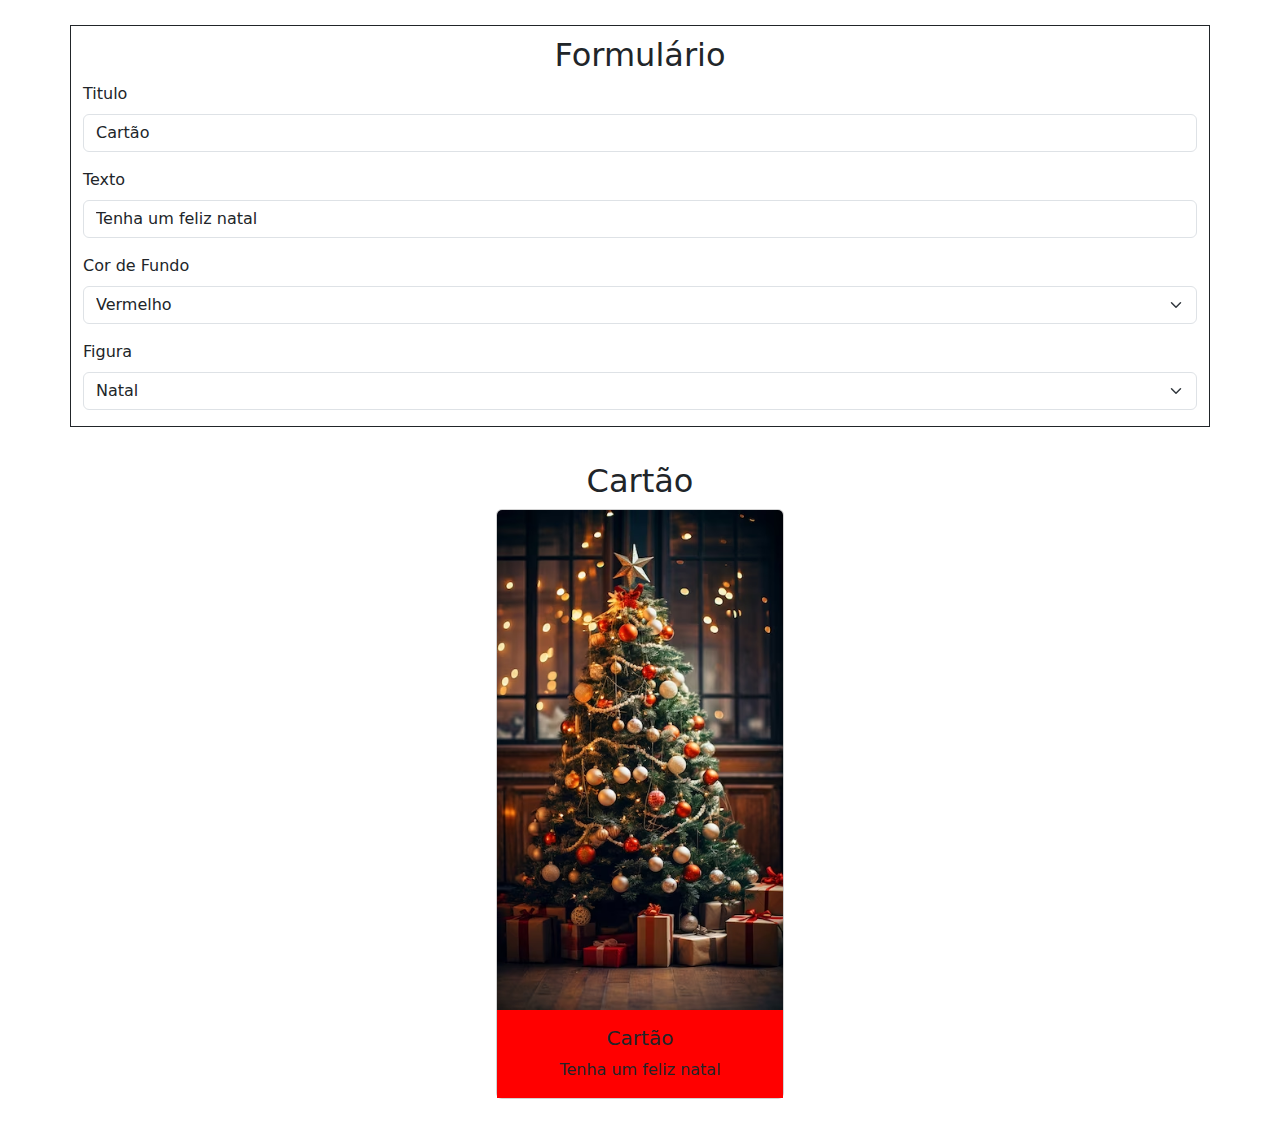
==== Trab1/index.html @ d832e171 "Add files via upload" ====
<!doctype html>
<html lang="en">

<head>
    <meta charset="utf-8">
    <meta name="viewport" content="width=device-width, initial-scale=1">
    <title>Form Interativo</title>
    <link rel="stylesheet" href="index.css">
    <link href="https://cdn.jsdelivr.net/npm/bootstrap@5.3.3/dist/css/bootstrap.min.css" rel="stylesheet"
        integrity="sha384-QWTKZyjpPEjISv5WaRU9OFeRpok6YctnYmDr5pNlyT2bRjXh0JMhjY6hW+ALEwIH" crossorigin="anonymous">
</head>

<body>
    <script src="https://cdn.jsdelivr.net/npm/bootstrap@5.3.3/dist/js/bootstrap.bundle.min.js"
        integrity="sha384-YvpcrYf0tY3lHB60NNkmXc5s9fDVZLESaAA55NDzOxhy9GkcIdslK1eN7N6jIeHz"
        crossorigin="anonymous"></script>

    <script>
        function mudarTitulo(value) {
            document.getElementById("Titulo").innerHTML = value;
        }

        function mudarTexto(value) {
            document.getElementById("Texto").innerHTML = value;
        }

        function mudarCor(value) {
            let Cor;
            if (value == "1") {
                Cor = "white";
            };

            if (value == "2") {
                Cor = "blue";
            };

            if (value == "3") {
                Cor = "red";
            };

            document.getElementById("card-body").style.backgroundColor = Cor;
        }

        function mudarImagem(value) {
            let Imagem;
            if (value == "1") {
                Imagem = "Imagens/natal.avif";
            };

            if (value == "2") {
                Imagem = "Imagens/pascoa.avif";
            };

            if (value == "3") {
                Imagem = "Imagens/namorados.webp";
            };

            document.getElementById("Imagem").src = Imagem;
        }
    </script>

    <div class="container" id="containerForm">
        <h2>Formulário</h2>
        <form>

            <div class="mb-3">
                <label for="InputTitulo" class="form-label">Titulo</label>
                <input type="text" value="Cartão" class="form-control" id="InputTitulo"
                    onchange="mudarTitulo(this.value)">
            </div>

            <div class="mb-3">
                <label for="InputTexto" class="form-label">Texto</label>
                <input type="text" value="Tenha um feliz natal" class="form-control" id="InputTexto"
                    onchange="mudarTexto(this.value)">
            </div>

            <div class="mb-3">
                <label for="selectCor" class="form-label">Cor de Fundo</label>
                <select id="selectCor" class="form-select" onchange="mudarCor(this.value)">
                    <option value="1">Branco</option>
                    <option value="2">Azul</option>
                    <option selected value="3">Vermelho</option>
                </select>
            </div>

            <div class="mb-3">
                <label for="selectFigura" class="form-label">Figura</label>
                <select id="selectFigura" class="form-select" onchange="mudarImagem(this.value)">
                    <option selected value="1">Natal</option>
                    <option value="2">Pascoa</option>
                    <option value="3">Dia dos Namorados</option>
                </select>
            </div>




        </form>
    </div>

    <div class="container" id="containerCard">

        <h2>Cartão</h2>

        <div class="card" style="width: 18rem;">
            <img id="Imagem" src="Imagens/natal.avif" height="500px" class="card-img-top" alt="Imagem">
            <div class="card-body" id="card-body">
                <h5 id="Titulo" class="card-title">Cartão</h5>
                <p id="Texto" class="card-text">Tenha um feliz natal</p>
            </div>
        </div>

    </div>


</body>

</html>
---- Trab1/index.css ----
h2{
    text-align: center;
    padding-top: 10px;
}

#containerForm{
    margin-top: 25px;
    border-style: solid;
    border-width: thin;
}

#containerCard{
    margin-top: 25px;
    margin-bottom: 30px;
}

.card{
    text-align: center;
    margin: auto;
}

.card-body{
    background-color: red;
}
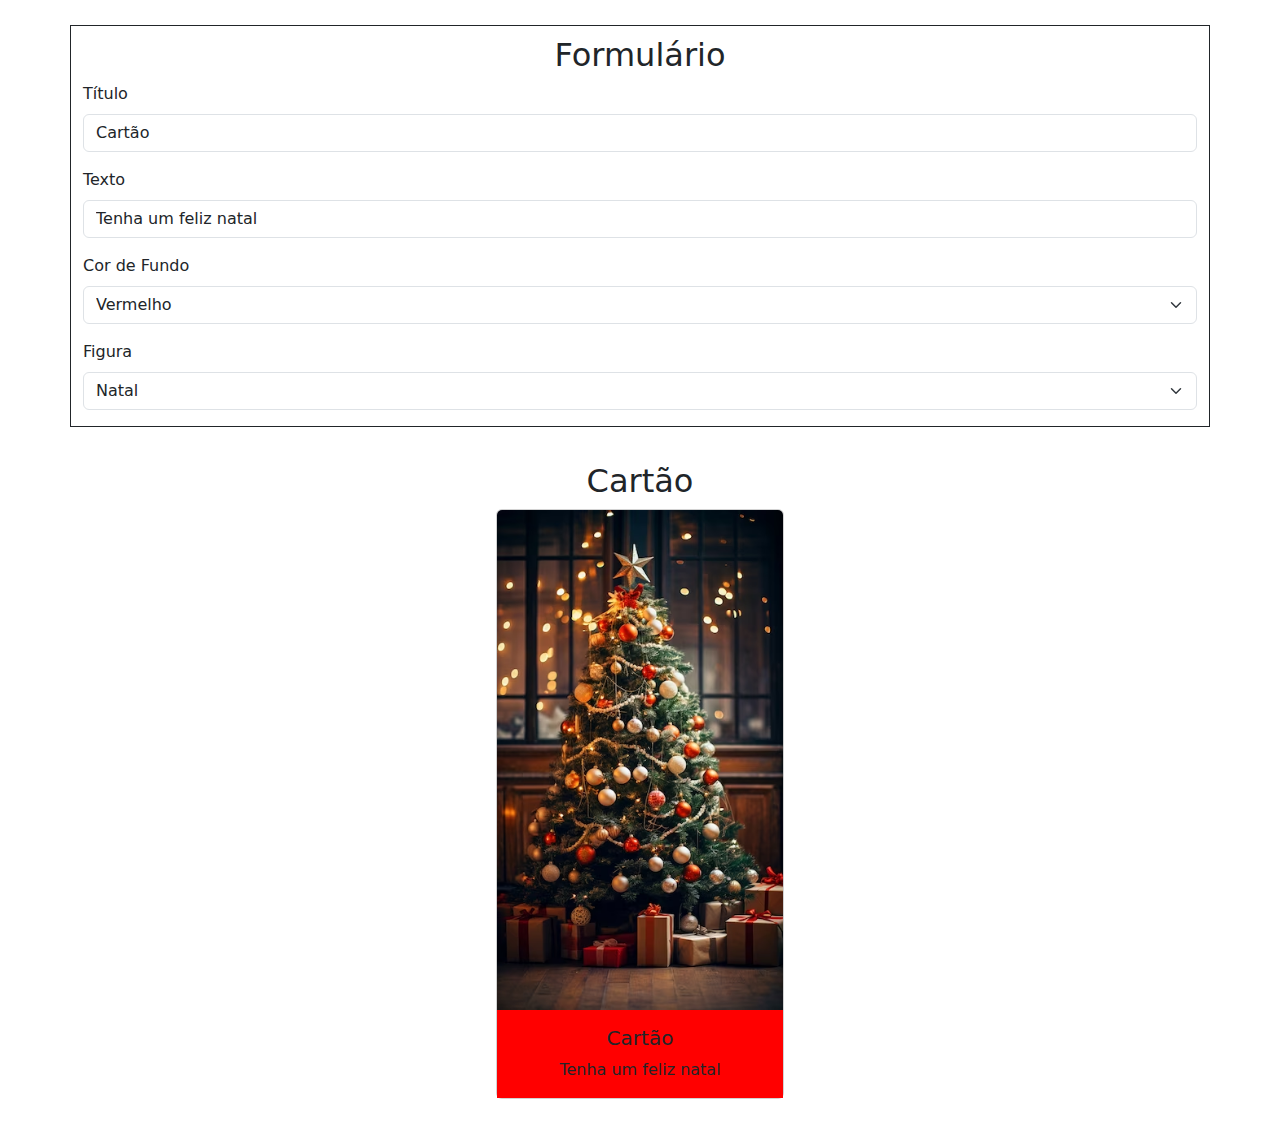
==== commit 7f3198a3: "Add files via upload" ====
--- a/Trab1/index.html
+++ b/Trab1/index.html
@@ -64,7 +64,7 @@
         <form>
 
             <div class="mb-3">
-                <label for="InputTitulo" class="form-label">Titulo</label>
+                <label for="InputTitulo" class="form-label">Título</label>
                 <input type="text" value="Cartão" class="form-control" id="InputTitulo"
                     onchange="mudarTitulo(this.value)">
             </div>
@@ -88,7 +88,7 @@
                 <label for="selectFigura" class="form-label">Figura</label>
                 <select id="selectFigura" class="form-select" onchange="mudarImagem(this.value)">
                     <option selected value="1">Natal</option>
-                    <option value="2">Pascoa</option>
+                    <option value="2">Páscoa</option>
                     <option value="3">Dia dos Namorados</option>
                 </select>
             </div>
